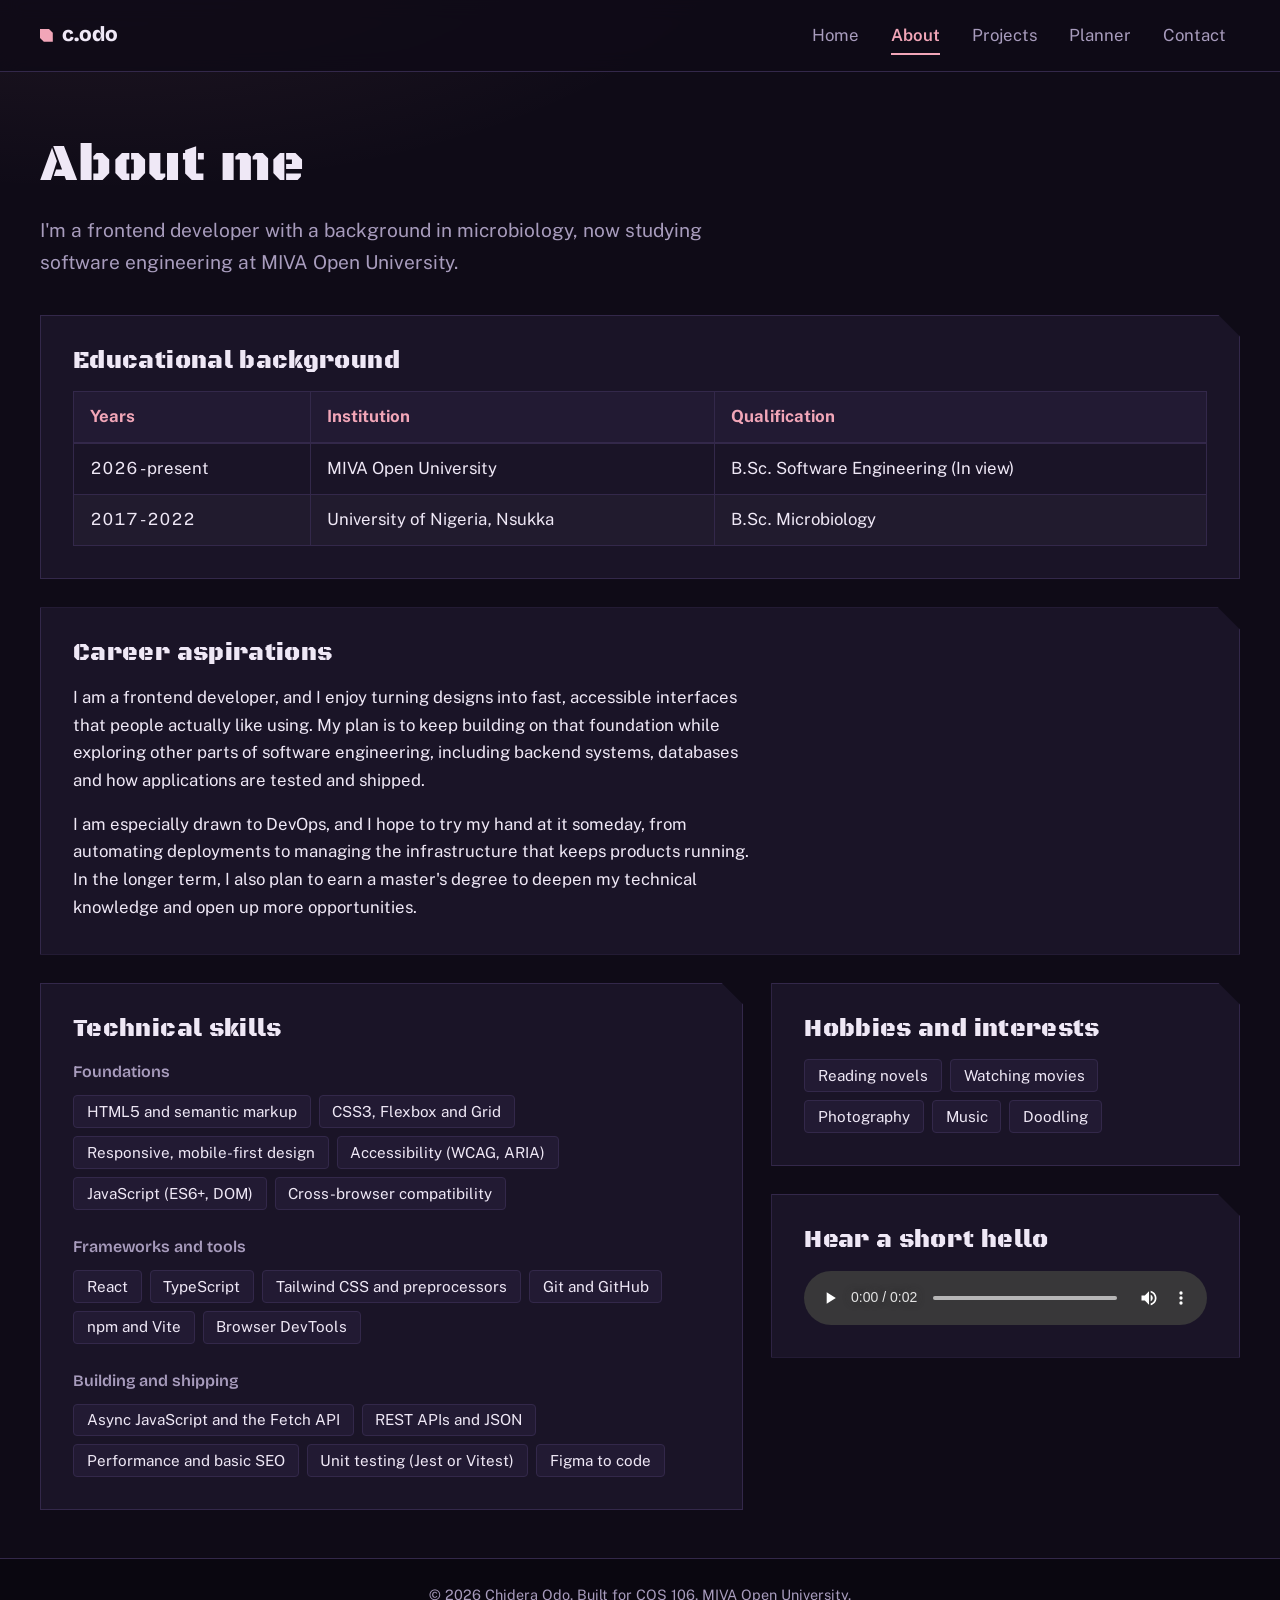
==== about.html @ 397446e5 "first commit" ====
<!doctype html>
<html lang="en">
  <head>
    <meta charset="UTF-8" />
    <meta name="viewport" content="width=device-width, initial-scale=1" />
    <title>About Me | Chidera Odo</title>
    <meta
      name="description"
      content="Academic portfolio and planner of Chidera Odo, a university student."
    />
    <link rel="preconnect" href="https://fonts.googleapis.com" />
    <link rel="preconnect" href="https://fonts.gstatic.com" crossorigin />
    <link
      href="https://fonts.googleapis.com/css2?family=Black+Ops+One&family=Bricolage+Grotesque:wght@600;800&family=Public+Sans:wght@400;600&display=swap"
      rel="stylesheet"
    />
    <link rel="stylesheet" href="css/style.css" />
    <link rel="stylesheet" href="css/about.css" />
  </head>
  <body>
    <header class="site-header">
      <a class="brand" href="index.html">c.odo</a>
      <button class="nav-toggle" aria-label="Toggle menu" aria-expanded="false">
        &#9776;
      </button>
      <nav aria-label="Main">
        <ul class="nav-list">
          <li><a href="index.html">Home</a></li>
          <li>
            <a href="about.html" class="active" aria-current="page">About</a>
          </li>
          <li><a href="projects.html">Projects</a></li>
          <li><a href="planner.html">Planner</a></li>
          <li><a href="contact.html">Contact</a></li>
        </ul>
      </nav>
    </header>
    <main>
      <section class="section stack">
        <div class="page-intro">
          <h1>About me</h1>
          <p class="lead">
            I'm a frontend developer with a background in microbiology, now
            studying software engineering at MIVA Open University.
          </p>
        </div>

        <div class="panel">
          <h2>Educational background</h2>
          <div class="table-wrap">
            <table>
              <caption class="sr-only">
                Education timeline
              </caption>
              <thead>
                <tr>
                  <th scope="col">Years</th>
                  <th scope="col">Institution</th>
                  <th scope="col">Qualification</th>
                </tr>
              </thead>
              <tbody>
                <tr>
                  <td>2026 - present</td>
                  <td>MIVA Open University</td>
                  <td>B.Sc. Software Engineering (In view)</td>
                </tr>
                <tr>
                  <td>2017 - 2022</td>
                  <td>University of Nigeria, Nsukka</td>
                  <td>B.Sc. Microbiology</td>
                </tr>
              </tbody>
            </table>
          </div>
        </div>

        <div class="panel">
          <h2>Career aspirations</h2>
          <p>
            I am a frontend developer, and I enjoy turning designs into fast,
            accessible interfaces that people actually like using. My plan is to
            keep building on that foundation while exploring other parts of
            software engineering, including backend systems, databases and how
            applications are tested and shipped.
          </p>
          <p>
            I am especially drawn to DevOps, and I hope to try my hand at it
            someday, from automating deployments to managing the infrastructure
            that keeps products running. In the longer term, I also plan to earn
            a master's degree to deepen my technical knowledge and open up more
            opportunities.
          </p>
        </div>

        <div class="about-grid">
          <div class="panel">
            <h2>Technical skills</h2>

            <div class="skill-group">
              <h3>Foundations</h3>
              <ul class="tags" role="list">
                <li>HTML5 and semantic markup</li>
                <li>CSS3, Flexbox and Grid</li>
                <li>Responsive, mobile-first design</li>
                <li>Accessibility (WCAG, ARIA)</li>
                <li>JavaScript (ES6+, DOM)</li>
                <li>Cross-browser compatibility</li>
              </ul>
            </div>

            <div class="skill-group">
              <h3>Frameworks and tools</h3>
              <ul class="tags" role="list">
                <li>React</li>
                <li>TypeScript</li>
                <li>Tailwind CSS and preprocessors</li>
                <li>Git and GitHub</li>
                <li>npm and Vite</li>
                <li>Browser DevTools</li>
              </ul>
            </div>

            <div class="skill-group">
              <h3>Building and shipping</h3>
              <ul class="tags" role="list">
                <li>Async JavaScript and the Fetch API</li>
                <li>REST APIs and JSON</li>
                <li>Performance and basic SEO</li>
                <li>Unit testing (Jest or Vitest)</li>
                <li>Figma to code</li>
              </ul>
            </div>
          </div>

          <div class="stack">
            <div class="panel">
              <h2>Hobbies and interests</h2>
              <ul class="tags" role="list">
                <li>Reading novels</li>
                <li>Watching movies</li>
                <li>Photography</li>
                <li>Music</li>
                <li>Doodling</li>
              </ul>
            </div>

            <div class="panel">
              <h2>Hear a short hello</h2>
              <audio controls src="media/hello.wav">
                Your browser does not support audio.
              </audio>
              <!-- Replace media/hello.wav with your own recording, or swap in a <video> element. -->
            </div>
          </div>
        </div>
      </section>
    </main>
    <footer class="site-footer">
      <p>&copy; 2026 Chidera Odo. Built for COS 106, MIVA Open University.</p>
    </footer>
    <script src="js/script.js"></script>
  </body>
</html>
---- css/style.css ----
/* Dark theme: aubergine-black base, dusty rose for action, sage for resolved.
   Signature shape: the chamfered (cut) corner, used on the photo, buttons,
   cards and tasks. Rose/sage are carried over from the original palette. */

:root {
  color-scheme: dark;

  --bg: #0f0b17;
  --surface: #1a1427;
  --surface-2: #221a33;
  --line: #33284a;
  --ink: #efe8f6;
  --muted: #a89cbd;
  --rose: #f2a6b8;
  --rose-hover: #ffc4d1;
  --sage: #8d997a;
  --on-rose: #1a0f1f;
  --err: #ff8a8a;
  --ok: #a6d9a0;

  --page: 1280px;
  --gutter: clamp(1rem, 3.5vw, 2.5rem);
  --cut: 14px;
  --photo-cut: polygon(0 0, 86% 0, 100% 14%, 100% 100%, 14% 100%, 0 86%);
}

* {
  box-sizing: border-box;
  padding: 0;
  margin: 0;
}

html {
  scroll-behavior: smooth;
  scroll-padding-top: 5rem;
}

body {
  font-family: "Public Sans", system-ui, sans-serif;
  background-color: var(--bg);
  background-image: radial-gradient(
    1100px 520px at 8% -8%,
    rgba(242, 166, 184, 0.1),
    transparent 62%
  );
  background-repeat: no-repeat;
  color: var(--ink);
  line-height: 1.65;
  font-size: 1.05rem;
}

::selection {
  background: var(--rose);
  color: var(--on-rose);
}

h1,
h2 {
  font-family: "Black Ops One", system-ui, sans-serif;
  font-weight: 400; /* this face ships one weight; 800 would be faux bold */
  line-height: 1.15;
  letter-spacing: 0.015em;
  margin: 0 0 0.6em;
  text-wrap: balance;
}

h1 {
  font-size: clamp(2rem, 5vw, 3.2rem);
}

h2 {
  font-size: 1.5rem;
}

a {
  color: var(--rose);
  text-underline-offset: 0.2em;
}

a:hover {
  color: var(--rose-hover);
}

img {
  max-width: 100%;
  height: auto;
  display: block;
}

:focus-visible {
  outline: 3px solid var(--sage);
  outline-offset: 3px;
}

.sr-only {
  position: absolute;
  width: 1px;
  height: 1px;
  overflow: hidden;
  clip: rect(0 0 0 0);
}

/* header + navigation */
.site-header {
  display: flex;
  align-items: center;
  justify-content: space-between;
  flex-wrap: wrap;
  gap: 0.5rem;
  padding: 0.9rem max(var(--gutter), calc((100% - var(--page)) / 2 + var(--gutter)));
  background: rgba(15, 11, 23, 0.88);
  backdrop-filter: blur(10px);
  border-bottom: 1px solid var(--line);
  position: sticky;
  top: 0;
  z-index: 10;
}

.brand {
  display: inline-flex;
  align-items: center;
  gap: 0.6rem;
  font-family: "Bricolage Grotesque", sans-serif;
  font-weight: 800;
  font-size: 1.3rem;
  color: var(--ink);
  text-decoration: none;
}

.brand::before {
  content: "";
  width: 0.8rem;
  height: 0.8rem;
  background: var(--rose);
  clip-path: polygon(0 0, 70% 0, 100% 30%, 100% 100%, 30% 100%, 0 70%);
}

.brand:hover {
  color: var(--ink);
}

.nav-list {
  list-style: none;
  display: flex;
  gap: 0.2rem;
  margin: 0;
  padding: 0;
}

.nav-list a {
  position: relative;
  display: block;
  padding: 0.45rem 0.9rem;
  color: var(--muted);
  text-decoration: none;
  transition: color 0.25s;
}

.nav-list a::after {
  content: "";
  position: absolute;
  left: 0.9rem;
  right: 0.9rem;
  bottom: 0.1rem;
  height: 2px;
  background: var(--rose);
  transform: scaleX(0);
  transform-origin: left;
  transition: transform 0.25s;
}

.nav-list a:hover {
  color: var(--ink);
}

.nav-list a:hover::after,
.nav-list a.active::after,
.nav-list a[aria-current="page"]::after {
  transform: scaleX(1);
}

.nav-list a.active,
.nav-list a[aria-current="page"] {
  color: var(--rose);
  font-weight: 600;
}

.nav-toggle {
  display: none;
  background: none;
  border: 1px solid var(--line);
  color: var(--ink);
  font-size: 1.4rem;
  padding: 0.2rem 0.7rem;
  border-radius: 4px;
  cursor: pointer;
  transition: border-color 0.2s;
}

.nav-toggle:hover {
  border-color: var(--rose);
}

/* layout */
main {
  min-height: 70vh;
}

.section {
  max-width: var(--page);
  margin: 0 auto;
  padding: 3rem var(--gutter);
}

.narrow {
  max-width: 720px;
}

.grid-2 {
  display: grid;
  grid-template-columns: repeat(auto-fit, minmax(260px, 1fr));
  gap: 2rem;
}

.hero {
  max-width: var(--page);
  margin: 0 auto;
  padding: 4rem var(--gutter);
  display: flex;
  align-items: center;
  gap: 3rem;
  flex-wrap: wrap-reverse;
}

.hero-text {
  flex: 1 1 340px;
}

/* The one memorable element: a cut-corner photo with a solid rose offset */
.hero-photo {
  position: relative;
  flex: 0 1 320px;
  margin: 0 16px 16px 0;
}

.hero-photo::before {
  content: "";
  position: absolute;
  inset: 0;
  transform: translate(16px, 16px);
  background: var(--rose);
  clip-path: var(--photo-cut);
}

.hero-photo img {
  position: relative;
  clip-path: var(--photo-cut);
  animation: reveal 0.9s cubic-bezier(0.2, 0.7, 0.2, 1) both;
}

@keyframes reveal {
  from {
    clip-path: polygon(0 0, 0 0, 0 14%, 0 100%, 0 100%, 0 86%);
  }
  to {
    clip-path: var(--photo-cut);
  }
}

.kicker {
  color: var(--sage);
  font-weight: 600;
  margin: 0 0 0.5rem;
}

.lead {
  font-size: 1.2rem;
  color: var(--muted);
  max-width: 52ch;
}

.actions {
  display: flex;
  gap: 0.8rem;
  flex-wrap: wrap;
  margin-top: 2rem;
}

.quick-links li {
  margin: 1rem 0;
}

.skills {
  columns: 1;
}

.skills li::marker {
  color: var(--rose);
}

.note {
  color: var(--muted);
  font-size: 0.9rem;
}

.career-aspirations{
  margin-top: 2rem;
}

/* buttons */
.btn {
  --cut: 12px;
  display: inline-block;
  background: var(--rose);
  color: var(--on-rose);
  border: 2px solid var(--rose);
  padding: 0.6rem 1.4rem;
  font:
    600 1rem "Public Sans",
    sans-serif;
  text-decoration: none;
  cursor: pointer;
  clip-path: polygon(
    0 0,
    calc(100% - var(--cut)) 0,
    100% var(--cut),
    100% 100%,
    var(--cut) 100%,
    0 calc(100% - var(--cut))
  );
  transition:
    background 0.25s,
    border-color 0.25s,
    transform 0.15s;
}

.btn:hover {
  background: var(--rose-hover);
  border-color: var(--rose-hover);
  color: var(--on-rose);
  transform: translateY(-2px);
}

/* clip-path would hide the outline, so focus drops the cut */
.btn:focus-visible {
  clip-path: none;
}

.btn-ghost {
  background: transparent;
  color: var(--rose);
}

.btn-ghost:hover {
  background: var(--rose);
  border-color: var(--rose);
  color: var(--on-rose);
}

/* table */
.table-wrap {
  overflow-x: auto;
}

table {
  border-collapse: collapse;
  width: 100%;
  background: var(--surface);
  font-variant-numeric: tabular-nums;
}

caption {
  text-align: left;
  font-weight: 600;
  padding: 0.4rem 0;
  color: var(--muted);
}

th,
td {
  padding: 0.7rem 1rem;
  border: 1px solid var(--line);
  text-align: left;
}

thead th {
  background: var(--surface-2);
  color: var(--rose);
}

tbody tr:nth-child(even) {
  background: rgba(255, 255, 255, 0.03);
}

/* project cards */
.card-grid {
  display: grid;
  grid-template-columns: repeat(auto-fit, minmax(280px, 1fr));
  gap: 1.5rem;
  margin-top: 1.5rem;
}

.card {
  background: var(--surface);
  border: 1px solid var(--line);
  overflow: hidden;
  clip-path: polygon(0 0, calc(100% - 18px) 0, 100% 18px, 100% 100%, 0 100%);
  transition: border-color 0.25s;
}

.card:hover {
  border-color: var(--rose);
}

.card img {
  width: 100%;
  filter: saturate(0.8) brightness(0.92);
  transition: filter 0.25s;
}

.card:hover img {
  filter: none;
}

.card-body {
  padding: 1.2rem;
}

.card-body h2 {
  font-size: 1.25rem;
}

/* forms */
.field {
  display: flex;
  flex-direction: column;
  margin-bottom: 1.1rem;
}

label {
  font-weight: 600;
  margin-bottom: 0.3rem;
}

input,
textarea {
  font: inherit;
  padding: 0.65rem 0.8rem;
  border: 2px solid var(--line);
  border-radius: 4px;
  background: #120d1c;
  color: var(--ink);
  transition:
    border-color 0.2s,
    box-shadow 0.2s;
}

input::placeholder,
textarea::placeholder {
  color: var(--muted);
  opacity: 0.8;
}

input:focus,
textarea:focus {
  border-color: var(--rose);
  box-shadow: 0 0 0 3px rgba(242, 166, 184, 0.22);
  outline: none;
}

.invalid {
  border-color: var(--err);
}

.error {
  color: var(--err);
  font-size: 0.9rem;
  min-height: 1.2em;
}

.success {
  color: var(--ok);
  font-weight: 600;
}

.inline-form {
  display: flex;
  gap: 0.6rem;
  flex-wrap: wrap;
}

.inline-form input[type="text"] {
  flex: 1 1 240px;
}

/* planner: rose edge = still to do, sage edge = done */
.task-list {
  list-style: none;
  padding: 0;
  margin: 1rem 0 0;
}

.task {
  display: flex;
  align-items: center;
  gap: 0.8rem;
  background: var(--surface);
  border: 1px solid var(--line);
  border-left: 5px solid var(--rose);
  padding: 0.7rem 1rem;
  margin-bottom: 0.6rem;
  clip-path: polygon(0 0, 100% 0, 100% calc(100% - 10px), calc(100% - 10px) 100%, 0 100%);
  animation: slide 0.3s ease-out;
}

@keyframes slide {
  from {
    opacity: 0;
    transform: translateX(-12px);
  }
  to {
    opacity: 1;
    transform: none;
  }
}

.task input[type="checkbox"] {
  width: 1.2rem;
  height: 1.2rem;
  accent-color: var(--rose);
}

.task-text {
  flex: 1;
  transition: color 0.25s;
}

.task-text small {
  display: block;
  color: var(--muted);
}

.task.done {
  border-left-color: var(--sage);
}

.task.done .task-text {
  text-decoration: line-through;
  color: var(--muted);
}

.task-del {
  background: none;
  border: 1px solid var(--err);
  color: var(--err);
  border-radius: 4px;
  padding: 0.25rem 0.7rem;
  cursor: pointer;
  transition:
    background 0.2s,
    color 0.2s;
}

.task-del:hover {
  background: var(--err);
  color: var(--on-rose);
}

.site-footer {
  text-align: center;
  padding: 1.5rem var(--gutter);
  background: #0a0710;
  border-top: 1px solid var(--line);
  color: var(--muted);
  font-size: 0.9rem;
}

.site-footer p {
  margin: 0;
}

/* responsive */
@media (max-width: 700px) {
  .nav-toggle {
    display: block;
  }

  .site-header nav {
    width: 100%;
    display: none;
  }

  .site-header nav.open {
    display: block;
  }

  .nav-list {
    flex-direction: column;
  }

  .hero {
    padding-top: 2rem;
  }
}

@media (min-width: 701px) {
  .skills {
    columns: 2;
  }
}

@media (prefers-reduced-motion: reduce) {
  * {
    animation: none !important;
    transition: none !important;
  }

  html {
    scroll-behavior: auto;
  }
}
---- css/about.css ----
/* About page. Load after style.css; it reuses that file's colour variables. */

.stack {
  display: flex;
  flex-direction: column;
  gap: 1.75rem;
}

/* intro */
.page-intro {
  padding: 1rem 0 0.5rem;
}

.page-intro h1 {
  margin-bottom: 0.4em;
}

.page-intro .lead {
  max-width: 60ch;
}

/* panels: one per topic, cut corner like the cards */
.panel {
  background: var(--surface);
  border: 1px solid var(--line);
  padding: clamp(1.25rem, 3vw, 2rem);
  clip-path: polygon(0 0, calc(100% - 22px) 0, 100% 22px, 100% 100%, 0 100%);
}

.panel > h2 {
  margin-bottom: 1rem;
}

.panel p {
  max-width: 68ch;
}

.panel p + p {
  margin-top: 1rem;
}

.panel table {
  background: transparent;
}

.panel h3 {
  font-family: "Bricolage Grotesque", sans-serif;
  font-weight: 600;
  font-size: 1rem;
  color: var(--muted);
  margin-bottom: 0.6rem;
}

.skill-group + .skill-group {
  margin-top: 1.5rem;
}

/* tags */
.tags {
  list-style: none;
  display: flex;
  flex-wrap: wrap;
  gap: 0.5rem;
}

.tags li {
  padding: 0.3rem 0.8rem;
  background: var(--surface-2);
  border: 1px solid var(--line);
  border-radius: 4px;
  font-size: 0.95rem;
  line-height: 1.4;
}

/* skills on the left, hobbies + audio on the right */
.about-grid {
  display: grid;
  grid-template-columns: minmax(0, 3fr) minmax(0, 2fr);
  gap: 1.75rem;
  align-items: start;
}

.panel audio {
  display: block;
  width: 100%;
  max-width: 420px;
}

@media (max-width: 800px) {
  .about-grid {
    grid-template-columns: 1fr;
  }
}
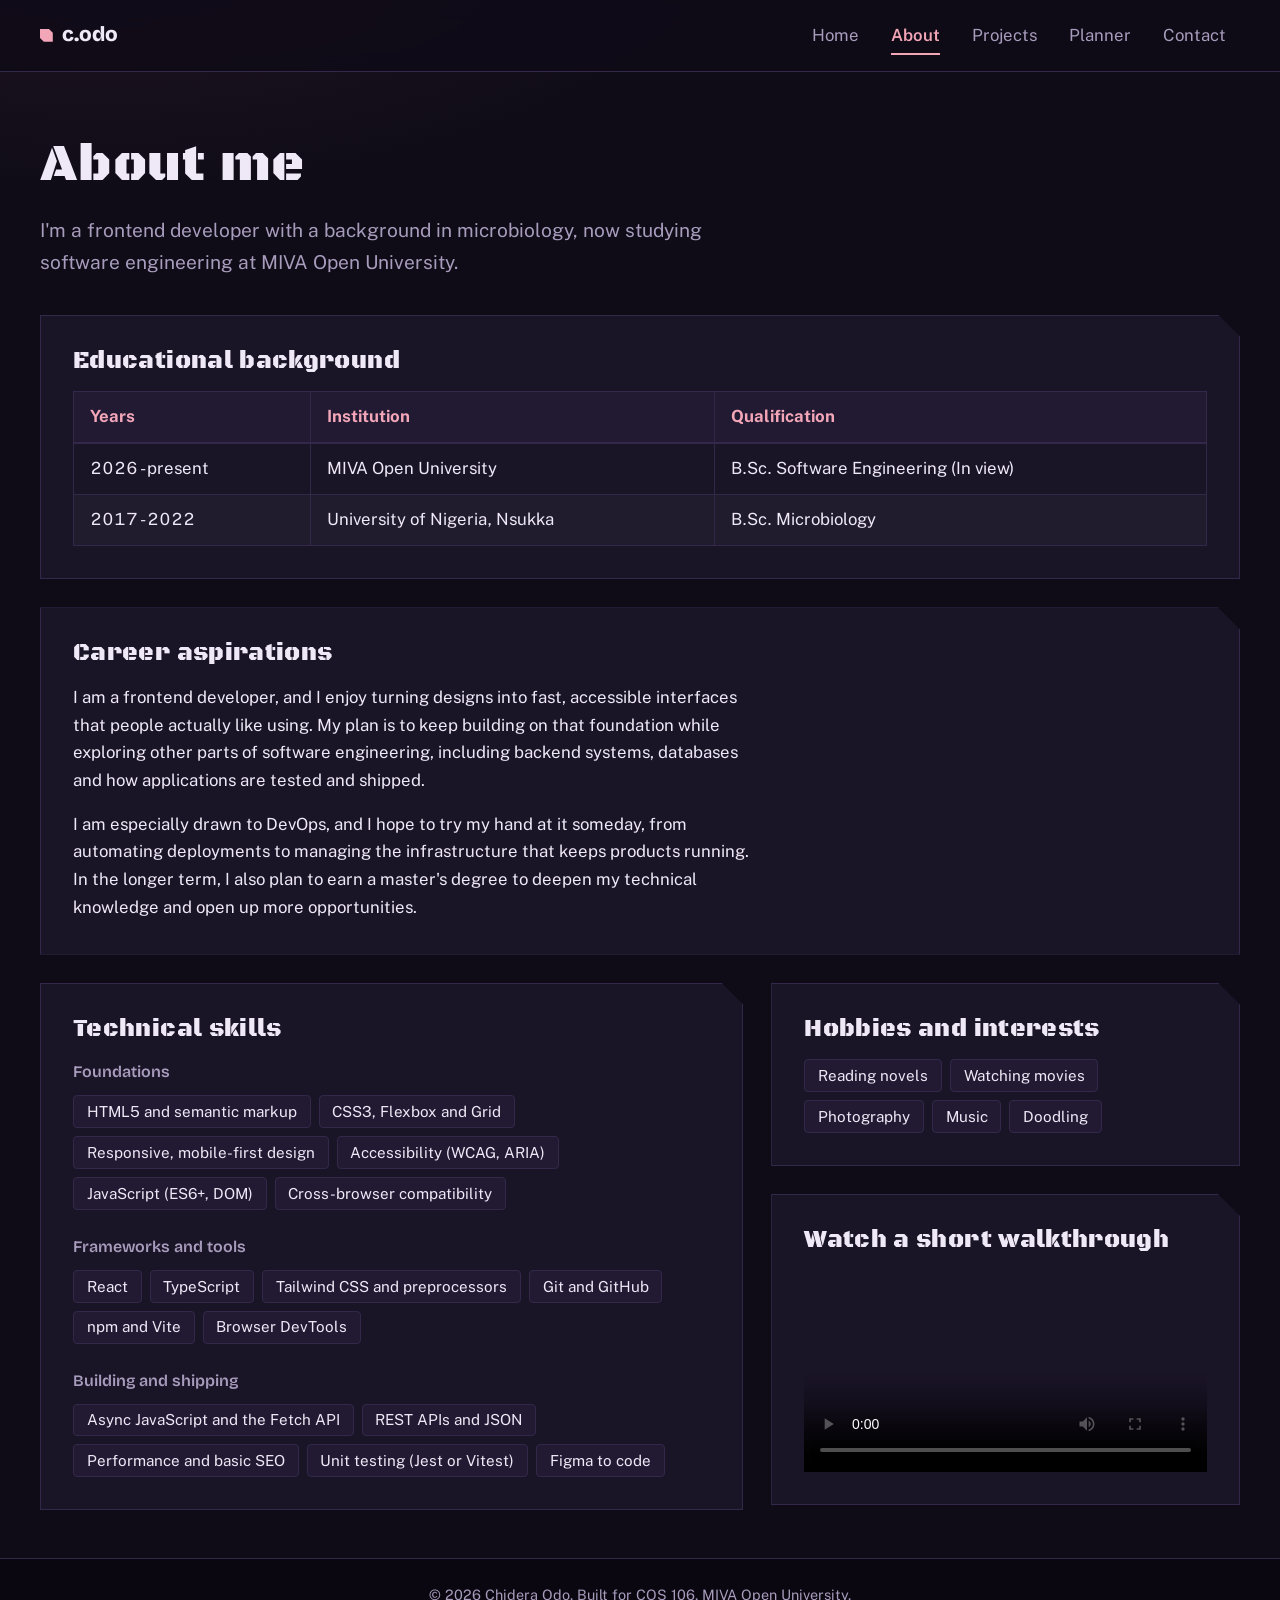
==== commit 2d36552a: "added video walkthrough" ====
--- a/about.html
+++ b/about.html
@@ -146,11 +146,15 @@
             </div>
 
             <div class="panel">
-              <h2>Hear a short hello</h2>
-              <audio controls src="media/hello.wav">
-                Your browser does not support audio.
-              </audio>
-              <!-- Replace media/hello.wav with your own recording, or swap in a <video> element. -->
+              <h2>Watch a short walkthrough</h2>
+              <video
+                controls
+                preload="metadata"
+                poster="images/walkthrough-poster.jpg"
+                src="media/walkthrough.mov"
+              >
+                Your browser does not support video.
+              </video>
             </div>
           </div>
         </div>
@@ -161,4 +165,4 @@
     </footer>
     <script src="js/script.js"></script>
   </body>
-</html>+</html>
--- a/css/style.css
+++ b/css/style.css
@@ -1,7 +1,3 @@
-/* Dark theme: aubergine-black base, dusty rose for action, sage for resolved.
-   Signature shape: the chamfered (cut) corner, used on the photo, buttons,
-   cards and tasks. Rose/sage are carried over from the original palette. */
-
 :root {
   color-scheme: dark;
 
@@ -57,7 +53,7 @@
 h1,
 h2 {
   font-family: "Black Ops One", system-ui, sans-serif;
-  font-weight: 400; /* this face ships one weight; 800 would be faux bold */
+  font-weight: 400; 
   line-height: 1.15;
   letter-spacing: 0.015em;
   margin: 0 0 0.6em;
@@ -100,7 +96,7 @@
   clip: rect(0 0 0 0);
 }
 
-/* header + navigation */
+/* header and navigation */
 .site-header {
   display: flex;
   align-items: center;
@@ -236,7 +232,6 @@
   flex: 1 1 340px;
 }
 
-/* The one memorable element: a cut-corner photo with a solid rose offset */
 .hero-photo {
   position: relative;
   flex: 0 1 320px;
@@ -341,7 +336,6 @@
   transform: translateY(-2px);
 }
 
-/* clip-path would hide the outline, so focus drops the cut */
 .btn:focus-visible {
   clip-path: none;
 }
@@ -493,7 +487,6 @@
   flex: 1 1 240px;
 }
 
-/* planner: rose edge = still to do, sage edge = done */
 .task-list {
   list-style: none;
   padding: 0;
@@ -579,7 +572,7 @@
   margin: 0;
 }
 
-/* responsive */
+/* responsiveness */
 @media (max-width: 700px) {
   .nav-toggle {
     display: block;
--- a/css/about.css
+++ b/css/about.css
@@ -1,5 +1,3 @@
-/* About page. Load after style.css; it reuses that file's colour variables. */
-
 .stack {
   display: flex;
   flex-direction: column;
@@ -19,12 +17,17 @@
   max-width: 60ch;
 }
 
-/* panels: one per topic, cut corner like the cards */
 .panel {
   background: var(--surface);
   border: 1px solid var(--line);
   padding: clamp(1.25rem, 3vw, 2rem);
   clip-path: polygon(0 0, calc(100% - 22px) 0, 100% 22px, 100% 100%, 0 100%);
+}
+
+.panel video {
+  display: block;
+  width: 100%;
+  max-width: 640px;
 }
 
 .panel > h2 {
@@ -72,7 +75,7 @@
   line-height: 1.4;
 }
 
-/* skills on the left, hobbies + audio on the right */
+/* skills and hobbies */
 .about-grid {
   display: grid;
   grid-template-columns: minmax(0, 3fr) minmax(0, 2fr);
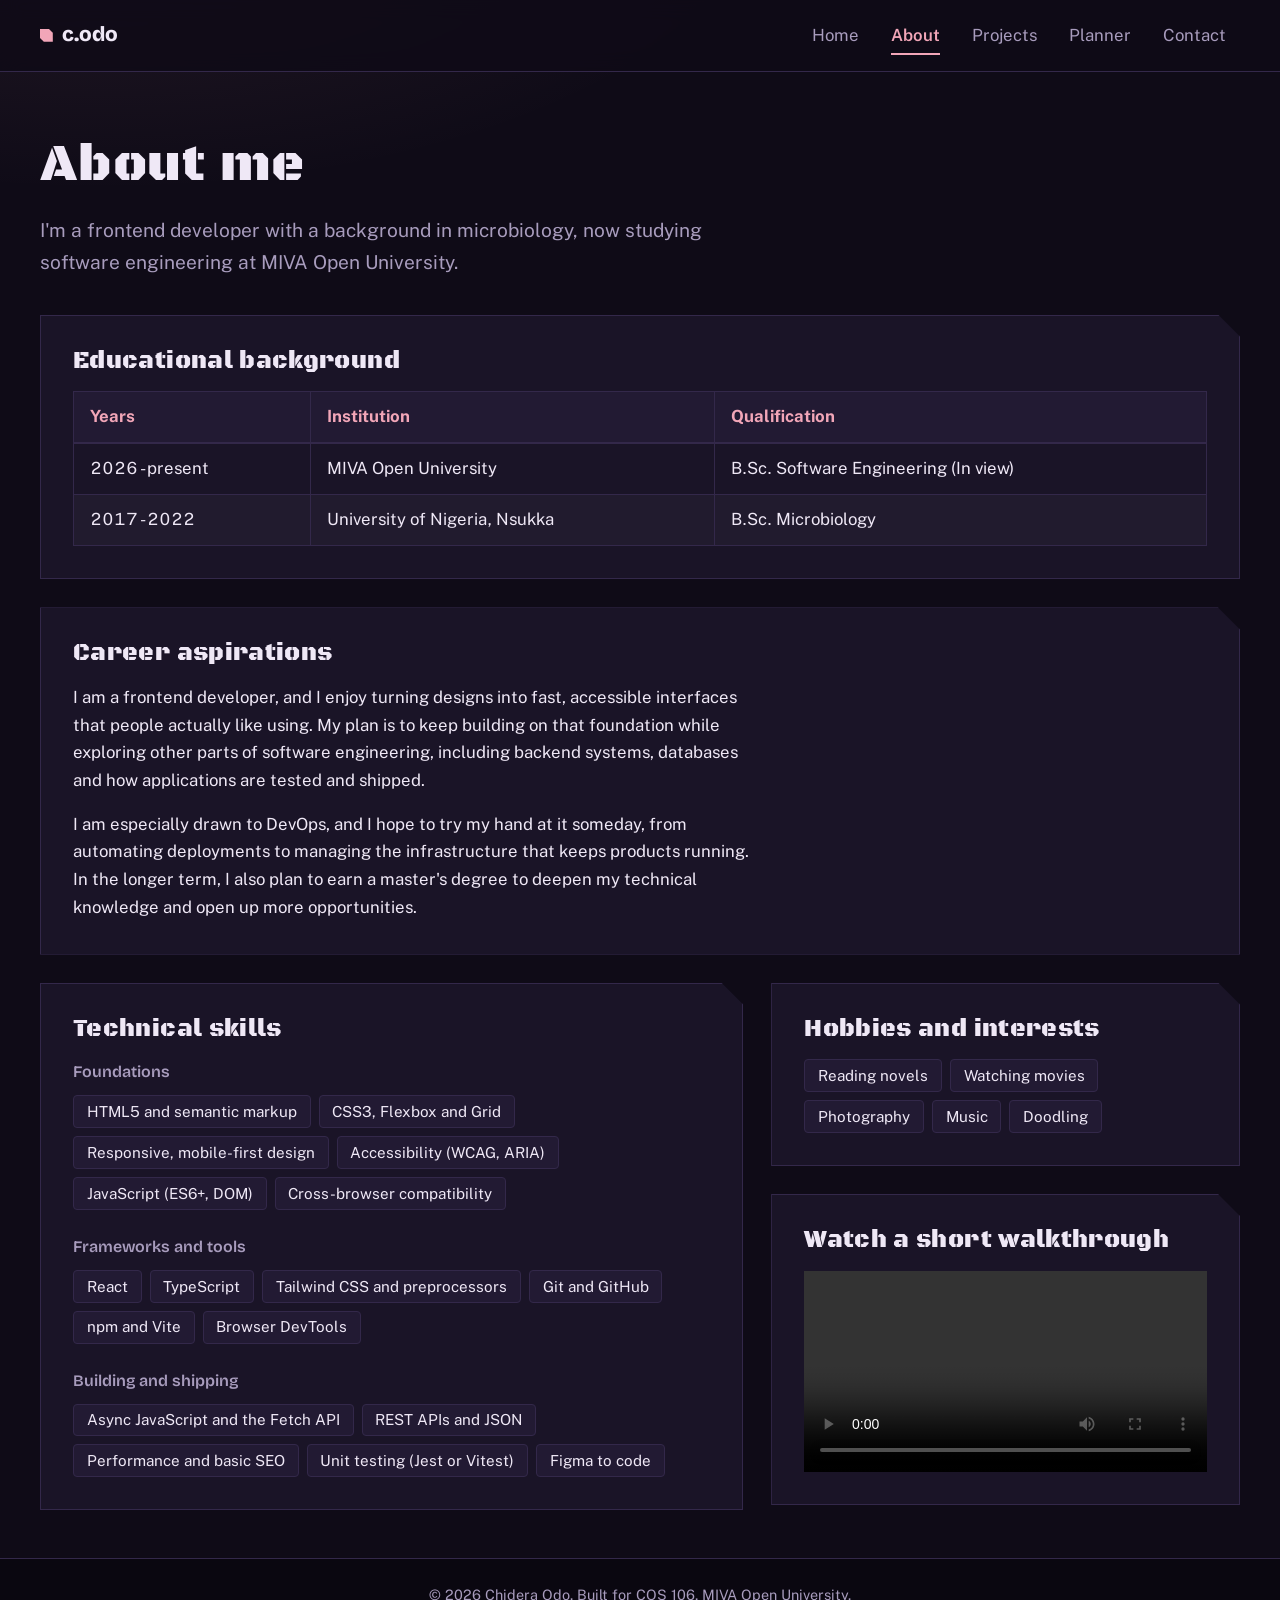
==== commit d3a07dc0: "update mov to mp4 video" ====
--- a/about.html
+++ b/about.html
@@ -150,8 +150,7 @@
               <video
                 controls
                 preload="metadata"
-                poster="images/walkthrough-poster.jpg"
-                src="media/walkthrough.mov"
+                src="media/walkthrough.mp4"
               >
                 Your browser does not support video.
               </video>
